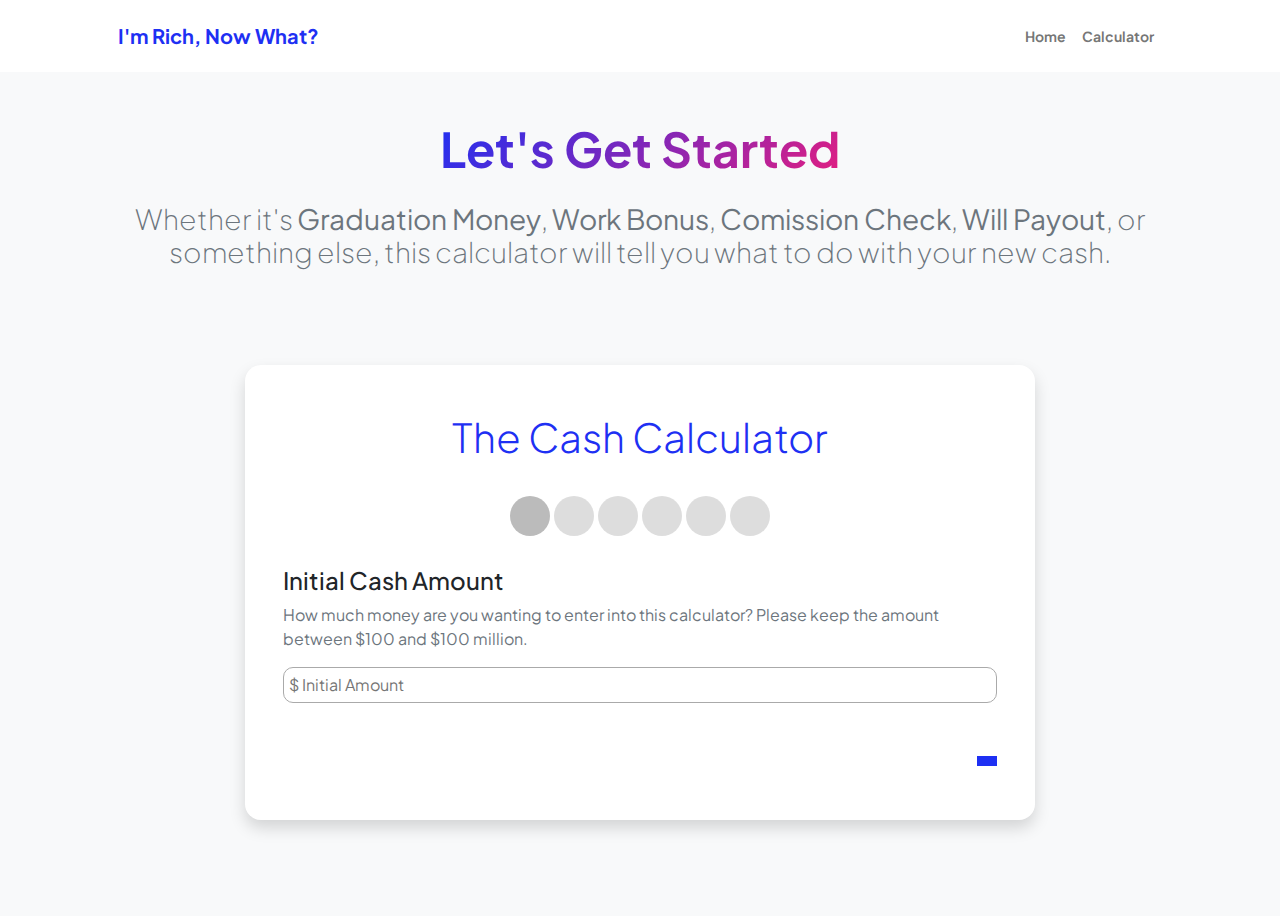
==== calc.html @ 64e4751b "add IRNW" ====
<!DOCTYPE html>
<html lang="en">
    <head>
        <script src="https://kit.fontawesome.com/971bc65c0e.js" crossorigin="anonymous"></script>
        <script src="https://code.jquery.com/jquery-3.6.0.min.js"></script>

        <meta charset="utf-8" />
        <meta name="viewport" content="width=device-width, initial-scale=1, shrink-to-fit=no" />
        <meta name="description" content="" />
        <meta name="author" content="" />
        <title>Calculator</title>
        <!-- Favicon-->
        <link rel="icon" type="image/x-icon" href="assets/piggybank.png" />
        <!-- Custom Google font-->
        <link rel="preconnect" href="https://fonts.googleapis.com" />
        <link rel="preconnect" href="https://fonts.gstatic.com" crossorigin />
        <link href="https://fonts.googleapis.com/css2?family=Plus+Jakarta+Sans:wght@100;200;300;400;500;600;700;800;900&amp;display=swap" rel="stylesheet" />
        <!-- Bootstrap icons-->
        <link href="https://cdn.jsdelivr.net/npm/bootstrap-icons@1.8.1/font/bootstrap-icons.css" rel="stylesheet" />
        <!-- Core theme CSS (includes Bootstrap)-->
        <link href="cssIRNW/styles.css" rel="stylesheet" />
    </head>
    <body class="d-flex flex-column h-100 bg-light">
        <main class="flex-shrink-0">
            <!-- Navigation-->
            <nav class="navbar navbar-expand-lg navbar-light bg-white py-3">
                <div class="container px-5">
                    <a class="navbar-brand" href="indexIRNW.html"><span class="fw-bolder text-primary">I'm Rich, Now What?</span></a>
                    <button class="navbar-toggler" type="button" data-bs-toggle="collapse" data-bs-target="#navbarSupportedContent" aria-controls="navbarSupportedContent" aria-expanded="false" aria-label="Toggle navigation"><span class="navbar-toggler-icon"></span></button>
                    <div class="collapse navbar-collapse" id="navbarSupportedContent">
                        <ul class="navbar-nav ms-auto mb-2 mb-lg-0 small fw-bolder">
                            <li class="nav-item"><a class="nav-link" href="indexIRNW.html">Home</a></li>
                            <li class="nav-item"><a class="nav-link" href="calc.html">Calculator</a></li>
                            <!-- <li class="nav-item"><a class="nav-link" href="projects.html">Projects</a></li>
                            <li class="nav-item"><a class="nav-link" href="contact.html">Contact</a></li> -->
                        </ul>
                    </div>
                </div>
            </nav>
            <!-- Page Content-->
            <div class="container px-5 my-5">
                <div class="text-center mb-5">
                    <h1 class="display-5 fw-bolder mb-0 text-smallish"><span class="text-gradient d-inline ">Let's Get Started</span></h1>
                    <br>
                    <h3 class="fw-light text-muted text-much-much-smaller">Whether it's <strong>Graduation Money</strong>, <strong>Work Bonus</strong>, <strong>Comission Check</strong>, <strong>Will Payout</strong>, or something else, this calculator will tell you what to do with your new cash. </h3>
                </div>
                <div class="row gx-5 justify-content-center">
                    <div class="col-lg-11 col-xl-9 col-xxl-8">
                        <div class="container mt-5">
                            <div class="row d-flex justify-content-center align-items-center">
                                <div class="col-md-12">
                                    <div class="card shadow border-0 rounded-4 mb-5">
                                        <div class="card-body p-5">
                                            <div class="row align-items-center gx-5">
                                                <div class="col text-center text-lg-start mb-4 mb-lg-0">
                                                    <h2 class=" text-center display-6 mb-0  text-primary text-smallish"><span class="d-inline" id="register">The Cash Calculator</h2>

                                                    <div class="input-group">



                                                        <form id="regForm">
                                                            
            
                                                            <div class="all-steps" id="all-steps"> 
                                                            <span class="step icon-smaller" ><i class="fa fa-money icon-smaller "></i></span> 
                                                            <span class="step icon-smaller"><i class="fa fa-credit-card icon-smaller"></i></span>
                                                            <span class="step icon-smaller"><i class="fa fa-person-digging icon-smaller"></i></span>
                                                            <span class="step icon-smaller"><i class="fa fa-house icon-smaller"></i></span>
                                                            <span class="step icon-smaller"><i class="fa fa-umbrella icon-smaller"></i></span>
                                                            <span class="step icon-smaller"><i class="fa fa-money-bill-trend-up icon-smaller"></i></span>                                                   
                                                            </div>
                                            
                                                            <div class="tab">
                                                                <h4 class="text-smaller">Initial Cash Amount</h4>
                                                                <p class="text-muted text-much-smaller">How much money are you wanting to enter into this calculator? Please keep the amount between $100 and $100 million.</p>
                                                                <p class="text-much-smaller"><input placeholder="$ Initial Amount" oninput="clearError(this)" onblur="validateInput(this)" name="amt"></p>
                                                            </div>
                                                            
                                                            <script>
                                                                function validateInput(input) {
                                                                    console.log(input.value)
                                                                    const enteredValue = parseFloat(input.value.replace(/,/g, ''));


                                                                    console.log(enteredValue)
                                                                    if (isNaN(enteredValue)) {
                                                                        // Display an error message for non-numeric input
                                                                        alert("Please enter a valid numeric value.");
                                                                        input.value = ''; // Clear the input field
                                                                    } else if (enteredValue < 100 || enteredValue > 100000000) {
                                                                        // Display an error message for out-of-range values
                                                                        alert("Please enter an amount between $100 and $100 million.");
                                                                        input.value = ''; // Clear the input field
                                                                    }
                                                                }
                                                            
                                                                function clearError(input) {
                                                                    // Clear the error message and reset the class on input
                                                                    input.className = '';
                                                                }
                                                            </script>
                                                            
                                                            <div class="tab">
                                                                <h4 class="text-smaller">Credit Card Debt</h4>
                                                                <p class="text-muted text-much-smaller">How much <strong>Credit Card Debt</strong> do you have? Credit Card Debt is money you owe from using a credit card that's not paid off yet.</p>
                                                                <p class="text-much-smaller"><input placeholder="$ Credit Card Debt" onblur="validateNumberInput(this, 'ccDebt')"  name="ccDebt"></p>
                                                            </div>
                                                            
                                                            
                                                            <div class="tab">
                                                                <h4 class="text-smaller">Other High Interest Debt</h4>
                                                                <p class="text-muted text-much-smaller">Do you have any other <strong>high interest debt</strong> aside from credit card debt? We consider any loan above a 10% APR as "High Interest Debt". Other high interest debts might include Payday Loans, Personal Loans, Auto Title Loans, etc... Please enter a specific amount.</p>
                                                                <p class="text-much-smaller"><input placeholder="$ Other high interest debt" onblur="validateNumberInput(this, 'otherDebt')" name="otherDebt"></p>
                                                            </div>
                                                            
                                                            <div class="tab">
                                                                <h4 class="text-smaller">Montly Household Spend</h4>
                                                                <p class="text-muted text-much-smaller">About how much does your household spend a month? This doesn't have to be exact. </p>
                                                                <p class="text-much-smaller"><input placeholder="$ Monthly Household Spend" onblur="validateNumberInput(this, 'monthSpend')" name="monthSpend"></p>
                                                            </div>

                                                            <div class="tab">
                                                                <h4 class="text-smaller">Emergency Fund</h4>
                                                                <p class="text-muted text-much-smaller">How much do you have set aside as an emergecy fund?  </p>
                                                                <p class="text-muted2 text-much-smaller">An <strong>Emergency Fund</strong> is a pool of money set aside to help you cover unexpected or urgent expenses that might come up in your life. It acts like a safety net to provide financial security when unexpected events occur, such as medical emergencies, car repairs, job loss, or other unforeseen situations. </p>
                                                                <p class="text-much-smaller"><input placeholder="$ Current Emergency Fund Amount" onblur="validateNumberInput(this, 'emrgFund')" name="emrgFund"></p>
                                                            </div>
                                            
                                                            <div class="tab">
                                                                <h4 class="text-smaller">Roth IRA</h4>
                                                                <p class="text-muted text-much-smaller">How much have you contributed to your <strong>Roth IRA</strong> this year? This amount cannot be over $6,500 as that is the highest amount that you can contribute annually.</p>
                                                                <p class="text-much-smaller"><input placeholder="$ Current RothIRA Contribution" onblur="validateRothIRA(this)" name="rothIRA"></p>
                                                            </div>
                                                            
                                                            <script>
                                                             
                                                                function validateNumberInput(input, fieldName) {
                                                                    const enteredValue = parseFloat(input.value);
                                                                    if (isNaN(enteredValue)) {
                                                                        // Display an error message for non-numeric input
                                                                        alert(`Please enter a valid numeric value for ${fieldName}.`);
                                                                        input.value = ''; // Clear the input field
                                                                    }
                                                                }

                                                            
                                                                function validateRothIRA(input) {
                                                                    const enteredValue = parseFloat(input.value);
                                                                    if (isNaN(enteredValue) || enteredValue < 0 || enteredValue > 6500) {
                                                                        // Display an error message for invalid values
                                                                        alert("Please enter a valid contribution amount for Roth IRA between 0 and $6,500.");
                                                                        input.value = ''; // Clear the input field
                                                                    }
                                                                }
                                                            </script>
                                                            
                                                            <!-- RESULTS!!! -->
                                                            <div class="thanks-message text-center" id="text-message">
                                                                <br>
                                                                <h3>Initial Amount: </h3>
                                                                <h1 class="display-5 fw-bolder mb-0 text-gradient d-inline">$<span class="text-gradient d-inline" id="amtCell"></span></h1>
                                                                <br>

                                                                <div class="row mt-4">
                                                                    <div class="col-md-3">
                                                                        <img src="assets/creditcards.png" class="img-fluid img-responsive" alt="creditcards">
                                                                    </div>
                                                                    <div class="col-md-9">
                                                                        <h3>Use <strong>$<span id="ccDebtPAYCell"></span></strong> to pay off your Credit Card Debt</h3>
                                                                        <p class="text-muted">Do this today! Credit card debit is some of the worst debt you can have because of their extremely high APR. Now that you have the money, pay it off!</p>
                                                                    </div>
                                                                </div>
                                                                
                                                                <div class="row mt-4">
                                                                    <div class="col-md-3">
                                                                        <img src="assets/shovel.png" class="img-fluid img-responsive" alt="Shovel">
                                                                    </div>
                                                                    <div class="col-md-9">
                                                                        <h3>Use <strong>$<span id="otherDebtPAYCell"></span></strong> to pay off any other High Interst Debt of 10% APR or higher</h3>
                                                                        <p class="text-muted">Get yourself out of the hole of debt. By putting money towards your high interest debt, compounding interest will stop being your enemy and become your best friend.</p>
                                                                    </div>
                                                            
                                                                </div>
                                                                
                                                                <div class="row mt-4">
                                                                    <div class="col-md-3">
                                                                        <img src="assets/umbrella.png" class="img-fluid img-responsive" alt="Umbrella">
                                                                    </div>
                                                                    <div class="col-md-9">
                                                                        <h3>Use <strong>$<span id="emrgFundPAYCell"></span></strong> to put towards your Emergency Fund</h3>
                                                                        <p class="text-muted">Place money in a high-yield savings account. Keep it untouched unless truly necessary. The emergency fund is a safety net for unexpected events like medical issues, job loss, or car repairs. It avoids relying on loans and provides stability during tough times.</p>
                                                                    </div>
                                                                    
                                                                </div>
                                                                
                                                                <div class="row mt-4">
                                                                    <div class="col-md-3">
                                                                        <img src="assets/piggybank.png" class="img-fluid img-responsive" alt="Piggybank">
                                                                    </div>
                                                                    <div class="col-md-9">
                                                                        <h3>Use <strong>$<span id="rothIRAPAYCell"></span></strong> to put into a Roth IRA</h3>
                                                                        <p class="text-muted">Contributing to a Roth IRA is important because it allows you to save money for retirement in a tax-efficient way. The contributions you make are with after-tax dollars, so when you take it out later, it's usually tax-free. This saves taxes and gives more retirement money.</p>
                                                                    </div>
                                                                </div>
                                                                <br>

                                                                <h4>Remaining balance for other Investments:</h4>
                                                                <h2 class="display-5 fw-bolder mb-0 text-gradient d-inline">$<span class="text-gradient d-inline" id="updatedAmtValue"></span></h2>
                                                                <br>
                                                                <br>
                                                                <p>I follow the 40-40-20 investment strategy. This means I recommend investing 40% in low risk investments, 40% in medium risk investments, and use the last 20% for high risk investments.</p>
                                                                <br>
                                                                <div class="row mt-4">
                                                                    <div class="col-md-3">
                                                                        <img src="assets/green40.png" class="img-fluid img-responsive" alt="green40">
                                                                    </div>
                                                                    <div class="col-md-9">
                                                                        <h3>Low Risk Investments: <strong>$<span id="lowInvestment"></span></strong></h3>
                                                                        <p class="text-muted">You should shoot for a 5%-8% return on investment. The goal of this investment is to cover for inflation.</p>
                                                                        <p>High-Yield Savings Account</p>
                                                                        <p>Bonds</p>
                                                                        <p>Treasury bills</p>
                                                                    </div>
                                                                </div>
                                                                <div class="row mt-4">
                                                                    <div class="col-md-3">
                                                                        <img src="assets/orange40.png" class="img-fluid img-responsive" alt="orange40">
                                                                    </div>
                                                                    <div class="col-md-9">
                                                                        <h3>Medium Risk Investments: <strong>$<span id="medInvestment"></span></strong></h3>
                                                                        <p class="text-muted">The goal of the medium risk investments is a 10%-30% return on investment.</p>
                                                                    

                                                                        <p>Index Funds</p>
                                                                        <p>Stock Market</p>
                                                                        <p>Mutual Funds</p>

                                                                    </div>
                                                                </div>
                                                                <div class="row mt-4">
                                                                    <div class="col-md-3">
                                                                        <img src="assets/red20.png" class="img-fluid img-responsive" alt="red20">
                                                                    </div>
                                                                    <div class="col-md-9">
                                                                        <h3>High Risk Investments: <strong>$<span id="highInvestment"></span></strong></h3>
                                                                        <p class="text-muted">The last 20% of your investment money CAN go towards riskier investments (you don't have to if you want to be more risk adverse). These are the investments that can lead to 2-10X of return. Go for the Grand Slam. However, never invest money here that you cannot live with out. Also, never go in on only one high risk investment. </p>
                                                                        <p>Real Estate</p>
                                                                        <p>Venture Capital</p>
                                                                        <p>Cryptocurrency</p>
                                                                    </div>
                                                                </div>
                                                                <br>
                                                                <br>
                                                                <br>

                                                                <p>REMEMBER! I am not a financial advisor by any means. This is just my take on smart finance. Please don't sue me if you lose money in investments. Much appreciated.</p>
                                                                
                                                                <div style="float:left;">
                                                                    <button type="button" id="restartBtn"><i class="fa fa-angle-double-left text-smaller"></i></button>
                                                                </div>
                                                                
                                                                <script>
                                                                    document.getElementById("restartBtn").addEventListener("click", function() {
                                                                        window.location.href = "calc.html"; // Set the URL to "calc.html"
                                                                    });
                                                                </script>
                                                            
                                                            </div>

                           


                                                            <script>
                                                                const userInput = {
                                                                  amt: 0,
                                                                  ccDebt: 0,
                                                                  otherDebt: 0,
                                                                  monthSpend: 0,
                                                                  emrgFund: 0,
                                                                  rothIRA: 0,
                                                                  ccDebtPAY: 0,
                                                                  otherDebtPAY: 0,
                                                                  emrgFundPAY: 0,
                                                                  emrgFundValue: 0,
                                                                  rothIRAPAY: 0,
                                                                  rothIRAValue: 0,
                                                                };
                                                                
                                                                const amt = document.querySelector('input[name="amt"]');
                                                                const ccDebt = document.querySelector('input[name="ccDebt"]');
                                                                const otherDebt = document.querySelector('input[name="otherDebt"]');
                                                                const monthSpend = document.querySelector('input[name="monthSpend"]');
                                                                const emrgFund = document.querySelector('input[name="emrgFund"]');
                                                                const rothIRA = document.querySelector('input[name="rothIRA"]');
                                                                
                                                                const amtCell = document.getElementById('amtCell');
                                                                const ccDebtCell = document.getElementById('ccDebtCell');
                                                                const otherDebtCell = document.getElementById('otherDebtCell');
                                                                const monthSpendCell = document.getElementById('monthSpendCell');
                                                                const emrgFundCell = document.getElementById('emrgFundCell');
                                                                const rothIRACell = document.getElementById('rothIRACell');
                                                                
                                                                amt.addEventListener('input', function () {
                                                                    const enteredValue = parseFloat(amt.value.replace(/,/g, '')) || 0;

                                                                    // Update userInput.amt with the parsed value
                                                                    userInput.amt = enteredValue;
                                                                    amtCell.textContent = enteredValue.toLocaleString('en-US'); // Display with two decimal places

                                                                });
                                                                
                                                                ccDebt.addEventListener('blur', function () {
                                                                  handleBlur(ccDebt, 'ccDebt'); 
                                                                  const enteredValue = parseFloat(ccDebt.value.replace(/,/g, '')) || 0;

                                                                    // Update userInput.amt with the parsed value
                                                                  userInput.ccDebt = enteredValue;
                                                                  //ccDebtCell.textContent = userInput.ccDebt.toFixed(0); // Display with two decimal places
                                                                  calculateCCDebtPAY();
                                                                });
                                                                
                                                                otherDebt.addEventListener('blur', function () {
                                                                  handleBlur(otherDebt, 'otherDebt');
                                                                  const enteredValue = parseFloat(otherDebt.value.replace(/,/g, '')) || 0;

                                                                  userInput.otherDebt = enteredValue;
                                                                  //otherDebtCell.textContent = userInput.otherDebt.toFixed(0); // Display with two decimal places
                                                                  calculateOtherDebtPAY();
                                                                });
                                                                
                                                                monthSpend.addEventListener('blur', function () {
                                                                  handleBlur(monthSpend, 'monthSpend');
                                                                  const enteredValue = parseFloat(monthSpend.value.replace(/,/g, '')) || 0;

                                                                  userInput.monthSpend = enteredValue;
                                                                  //monthSpendCell.textContent = userInput.monthSpend.toFixed(0); // Display with two decimal places
                                                                });
                                                                
                                                                emrgFund.addEventListener('blur', function () {
                                                                  handleBlur(emrgFund, 'emrgFund');  
                                                                  const enteredValue = parseFloat(emrgFund.value.replace(/,/g, '')) || 0;

                                                                  userInput.emrgFund = enteredValue;
                                                                  //emrgFundCell.textContent = userInput.emrgFund.toFixed(0); // Display with two decimal places
                                                                  calculateEmrgFundPAY();
                                                                });
                                                                
                                                                rothIRA.addEventListener('blur', function () {
                                                                  handleBlur(rothIRA, 'rothIRA');
                                                                  const enteredValue = parseFloat(rothIRA.value.replace(/,/g, '')) || 0;

                                                                  userInput.rothIRA = enteredValue;
                                                                  //rothIRACell.textContent = userInput.rothIRA.toFixed(0); // Display with two decimal places
                                                                  calculateRothIRAPAY();
                                                                  calculateLowInvestment();
                                                                  calculateMediumInvestment();
                                                                  calculateHighInvestment();

                                                                });

                                                                // Function to calculate ccDebtPAY and update amt
                                                                function calculateCCDebtPAY() {

                                                                    if (userInput.ccDebt <= userInput.amt) {
                                                                        userInput.ccDebtPAY = userInput.ccDebt;
                                                                        userInput.amt = userInput.amt - userInput.ccDebtPAY;
                                                                    } else {
                                                                        userInput.ccDebtPAY = userInput.amt;
                                                                        userInput.amt = 0;
                                                                    }

                                                                    // Update the ccDebtPAY display
                                                                    ccDebtPAYCell.textContent = userInput.ccDebtPAY.toLocaleString('en-US');

                                                                    // Update the updatedAmtValue Display
                                                                    updatedAmtValue.textContent = userInput.amt.toFixed(0);
                                                                }

                                                                // Function to calculate otherDebtPAY and update amt
                                                                function calculateOtherDebtPAY() {
                                                                    if(userInput.otherDebt <= userInput.amt) {
                                                                        userInput.otherDebtPAY = userInput.otherDebt;
                                                                        userInput.amt = userInput.amt - userInput.otherDebtPAY;
                                                                    } else {
                                                                        userInput.otherDebtPAY = userInput.amt;
                                                                        userInput.amt = 0;
                                                                    }

                                                                    // Update the otherDebtPAY display
                                                                    otherDebtPAYCell.textContent = userInput.otherDebtPAY.toLocaleString('en-US');

                                                                    // Update the updatedAmtValue Display
                                                                    updatedAmtValue.textContent = userInput.amt.toFixed(0);
                                                                }

                                                                //Function to calculate emrgFundPAY and update amt
                                                                function calculateEmrgFundPAY() {
                                                                    const emrgFundValue = userInput.monthSpend * 3 - userInput.emrgFund;

                                                                    console.log(emrgFundValue)

                                                                    if (emrgFundValue <= userInput.amt) {
                                                                        if (emrgFundValue < 0) {
                                                                            userInput.emrgFundPAY = 0;
                                                                        } else {
                                                                            userInput.emrgFundPAY = emrgFundValue;
                                                                        }
                                                                        userInput.amt = userInput.amt - userInput.emrgFundPAY;
                                                                    }
                                                                    else {
                                                                        userInput.emrgFundPAY = userInput.amt;
                                                                        userInput.amt = 0;
                                                                    }

                                                                    // Update the emrgFundPAY display
                                                                    emrgFundPAYCell.textContent = userInput.emrgFundPAY.toLocaleString('en-US');

                                                                    // Update the updatedAmtValue Display
                                                                    updatedAmtValue.textContent = userInput.amt.toFixed(0);
                                                                }

                                                                //Function to calculate rothIRAPAY and update amt
                                                                function calculateRothIRAPAY(){
                                                                    const rothIRAValue = 6500 - userInput.rothIRA;

                                                                    console.log(rothIRAValue)


                                                                    if(rothIRAValue <= userInput.amt){
                                                                        if(rothIRAValue < 0) {
                                                                            userInput.rothIRAPAY = 0;
                                                                        } else {
                                                                            userInput.rothIRAPAY = rothIRAValue;
                                                                        }
                                                                        userInput.amt = userInput.amt - userInput.rothIRAPAY;
                                                                    } else {
                                                                        userInput.rothIRAPAY = userInput.amt;
                                                                        userInput.amt = 0;
                                                                    }

                                                                    // Update the emrgFundPAY display
                                                                    rothIRAPAYCell.textContent = userInput.rothIRAPAY.toLocaleString('en-US');

                                                                    // Update the updatedAmtValue Display
                                                                    updatedAmtValue.textContent = userInput.amt.toLocaleString('en-US');
                                                                }

                                                                function calculateLowInvestment() {
                                                                    const lowInvestmentValue = userInput.amt * 0.4;
                                                                    const lowInvestmentCell = document.getElementById('lowInvestment');
                                                                    if (lowInvestmentCell) {
                                                                        lowInvestmentCell.textContent = lowInvestmentValue.toLocaleString('en-US');
                                                                    }
                                                                }

                                                                function calculateMediumInvestment() {
                                                                    const medInvestmentValue = userInput.amt * 0.4;
                                                                    const medInvestmentCell = document.getElementById('medInvestment');
                                                                    if (medInvestmentCell) {
                                                                        medInvestmentCell.textContent = medInvestmentValue.toLocaleString('en-US');
                                                                    }
                                                                }

                                                                function calculateHighInvestment() {
                                                                    const highInvestmentValue = userInput.amt * 0.2;
                                                                    const highInvestmentCell = document.getElementById('highInvestment');
                                                                    if (highInvestmentCell) {
                                                                        highInvestmentCell.textContent = highInvestmentValue.toLocaleString('en-US');
                                                                    }
                                                                }

                                                                
                                                                











                                                                function handleBlur(input, fieldName) {
                                                                    userInput[fieldName] = parseFloat(input.value) || 0;
                                                                    const cellId = fieldName + 'Cell';
                                                                    const cell = document.getElementById(cellId);
                                                                    if (cell) {
                                                                        cell.textContent = userInput[fieldName].toFixed(0);
                                                                    }
                                                                    // Add any additional calculations or updates related to the field here
                                                                }







                                                            </script>
                                                            <br>
                                                            <div style="overflow:auto;" id="nextprevious">
                                                                <div style="float:right;">
                                                                <button type="button" id="prevBtn" onclick="nextPrev(-1)"><i class="fa fa-angle-double-left text-smaller"></i></button> 
                                                                <button type="button" id="nextBtn" onclick="nextPrev(1)"><i class="fa fa-angle-double-right text-smaller"></i></button> </div>
                                                            </div>
                                                        </form>
                                                    </div>
                                                </div>
                                            </div>
                                        </div>
                                    </div>
                                </div>
                            </div>
                        </div>
                  
                            
                        
                        
                    </div>
                </div>
            </div>
        </main>
        <!-- Footer-->
        <!-- <footer class="bg-white py-4 mt-auto">
            <div class="container px-5">
                <div class="row align-items-center justify-content-between flex-column flex-sm-row">
                    <div class="col-auto"><div class="small m-0">Copyright &copy; Your Website 2023</div></div>
                    <div class="col-auto">
                        <a class="small" href="#!">Privacy</a>
                        <span class="mx-1">&middot;</span>
                        <a class="small" href="#!">Terms</a>
                        <span class="mx-1">&middot;</span>
                        <a class="small" href="#!">Contact</a>
                    </div>
                </div>
            </div> -->
        </footer>
        <!-- Bootstrap core JS-->
        <script src="https://stackpath.bootstrapcdn.com/bootstrap/4.4.1/css/bootstrap.min.css"></script>

        <script src="https://stackpath.bootstrapcdn.com/bootstrap/4.4.1/js/bootstrap.bundle.min.js"></script>
        <script src="https://cdnjs.cloudflare.com/ajax/libs/jquery/3.2.1/jquery.min.js"></script>

        <script src="https://cdnjs.cloudflare.com/ajax/libs/font-awesome/4.7.0/css/font-awesome.min.css"></script>
        <script src="https://cdn.jsdelivr.net/npm/bootstrap@5.2.3/dist/js/bootstrap.bundle.min.js"></script>
        <!-- Core theme JS-->
        <script src="jsIRNW/scripts.js"></script>
    </body>
</html>
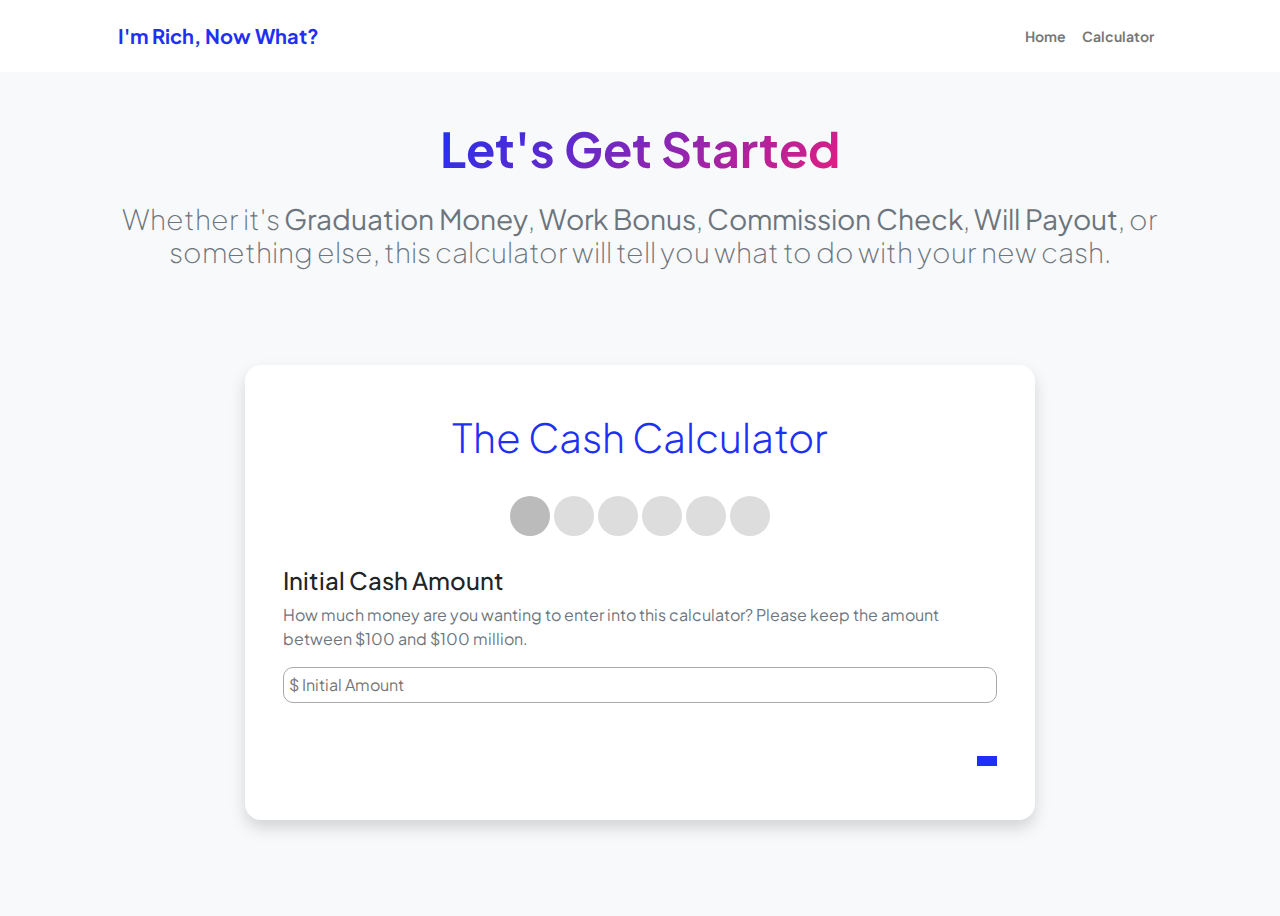
==== commit 16a211ac: "Update calc.html" ====
--- a/calc.html
+++ b/calc.html
@@ -42,7 +42,7 @@
                 <div class="text-center mb-5">
                     <h1 class="display-5 fw-bolder mb-0 text-smallish"><span class="text-gradient d-inline ">Let's Get Started</span></h1>
                     <br>
-                    <h3 class="fw-light text-muted text-much-much-smaller">Whether it's <strong>Graduation Money</strong>, <strong>Work Bonus</strong>, <strong>Comission Check</strong>, <strong>Will Payout</strong>, or something else, this calculator will tell you what to do with your new cash. </h3>
+                    <h3 class="fw-light text-muted text-much-much-smaller">Whether it's <strong>Graduation Money</strong>, <strong>Work Bonus</strong>, <strong>Commission Check</strong>, <strong>Will Payout</strong>, or something else, this calculator will tell you what to do with your new cash. </h3>
                 </div>
                 <div class="row gx-5 justify-content-center">
                     <div class="col-lg-11 col-xl-9 col-xxl-8">
